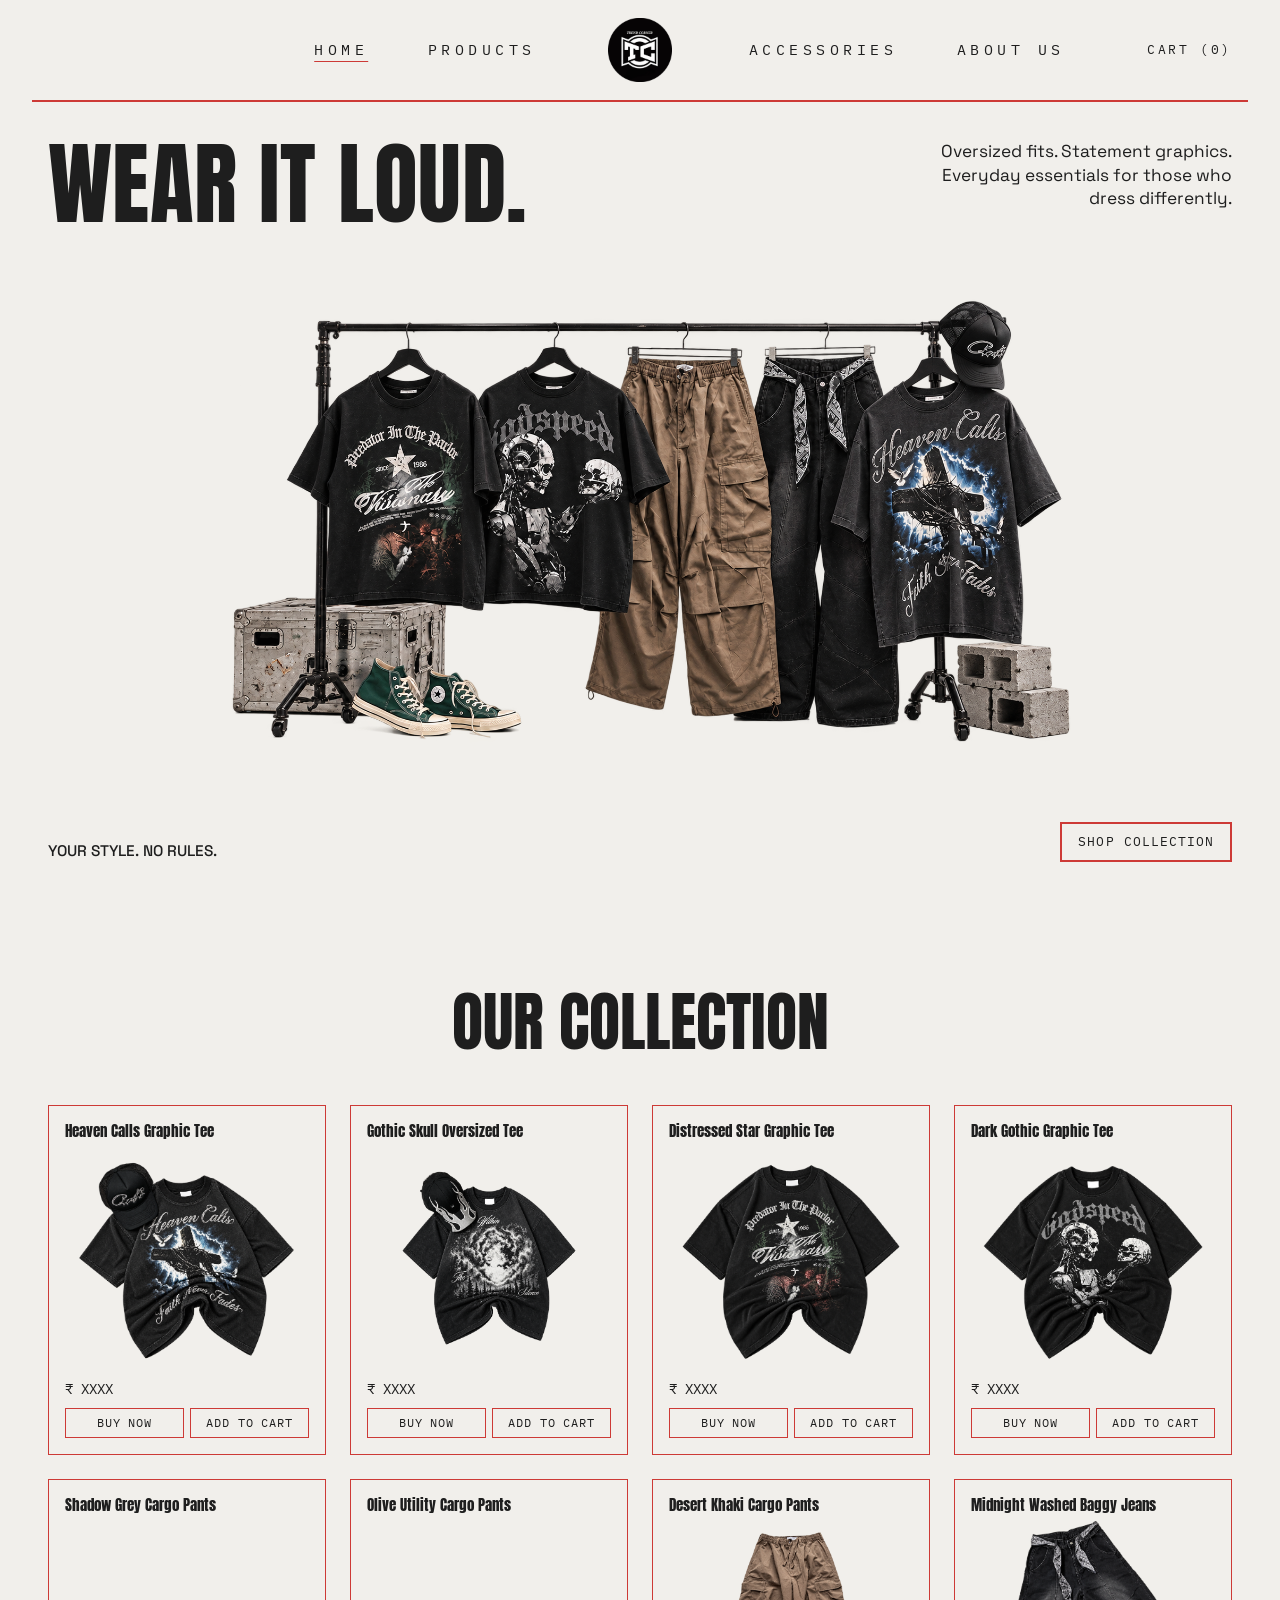
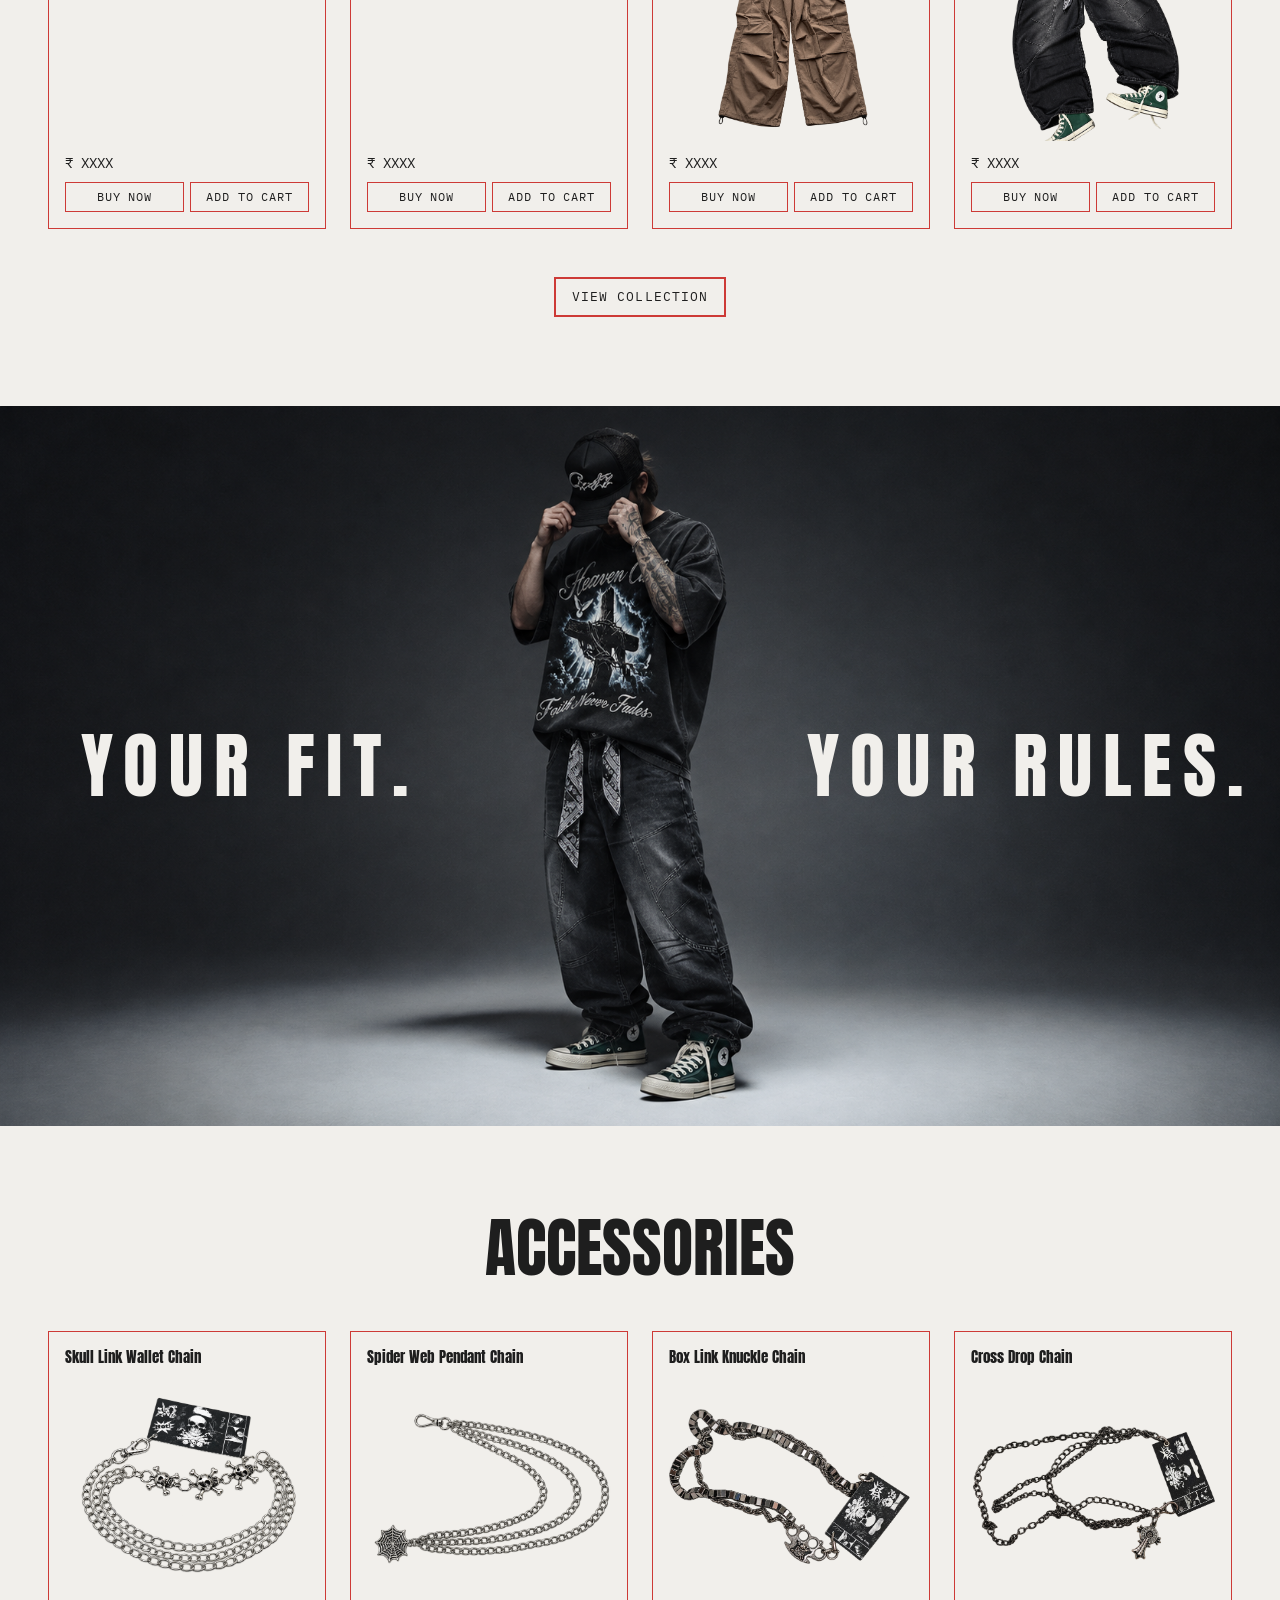
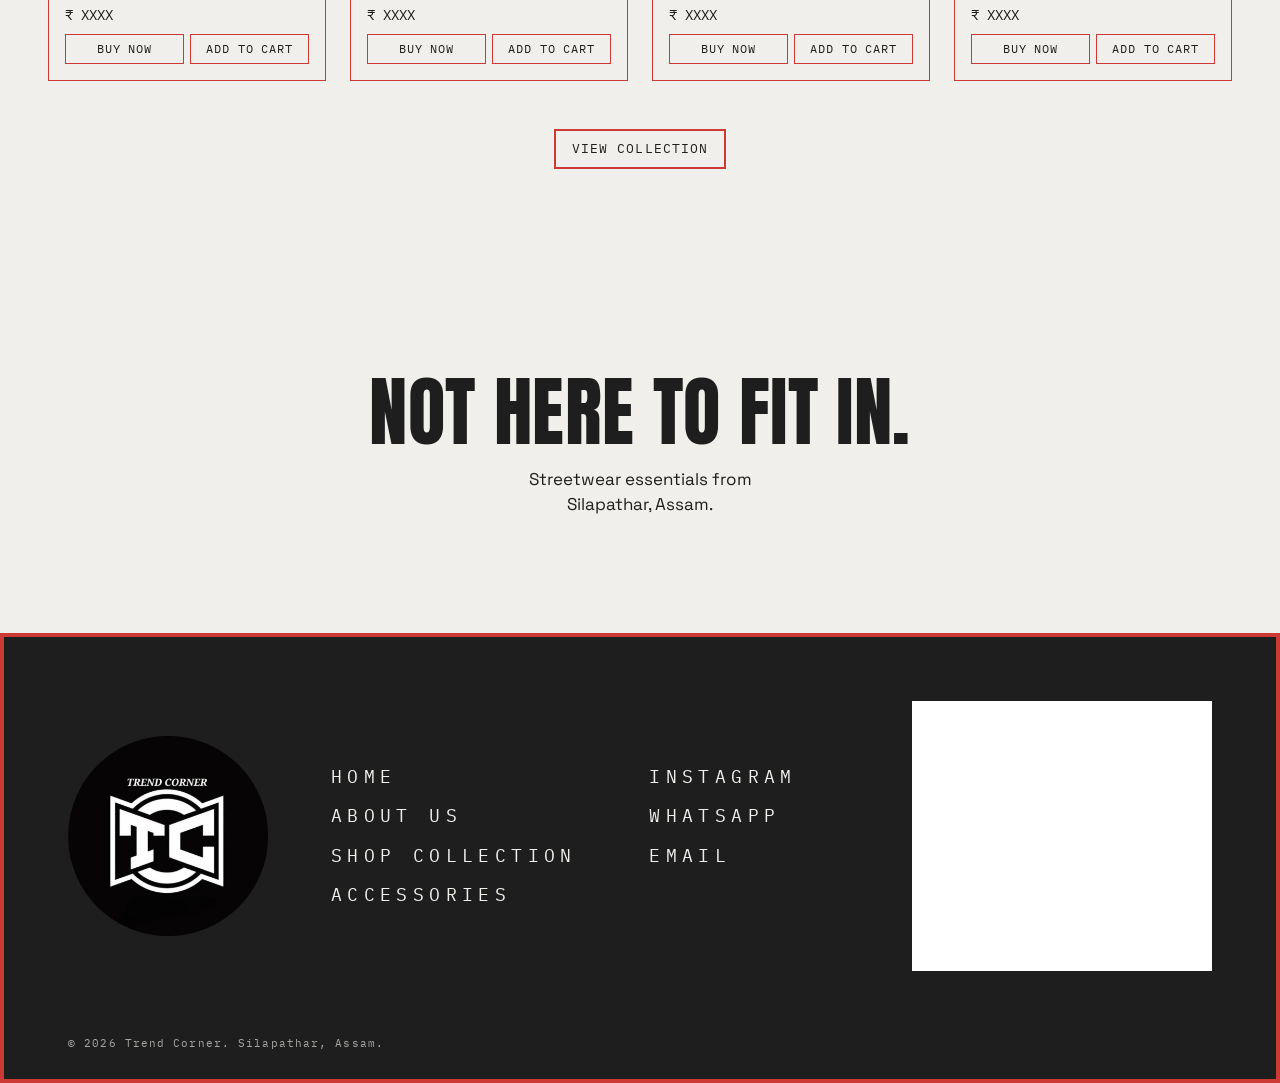
==== index.html @ 5c31492d "Build Trend Corner static site Home, product, collection, accessories and about pages in plain HTML/" ====
<!DOCTYPE html>
<html lang="en">
<head>
  <meta charset="utf-8">
  <meta name="viewport" content="width=device-width, initial-scale=1">
  <title>Trend Corner — Streetwear from Silapathar, Assam</title>
  <meta name="description" content="Trend Corner: oversized graphic tees, cargo pants and accessories. Streetwear essentials from Silapathar, Assam.">
  <link rel="icon" type="image/png" href="assets/logo.png">
  <link rel="preconnect" href="https://fonts.googleapis.com">
  <link rel="preconnect" href="https://fonts.gstatic.com" crossorigin>
  <link href="https://fonts.googleapis.com/css2?family=Anton&family=IBM+Plex+Mono:wght@400;500&family=Space+Grotesk:wght@400;500&display=swap" rel="stylesheet">
  <link rel="stylesheet" href="css/styles.css">
</head>
<body>

  <header class="site-header">
    <nav class="nav" aria-label="Main">
      <a class="nav-logo" href="index.html"><img src="assets/logo.png" alt="Trend Corner — home" width="64" height="64"></a>
      <button class="nav-toggle" type="button" aria-expanded="false" aria-controls="nav-menu">MENU</button>
      <div class="nav-menu" id="nav-menu">
        <ul class="nav-list nav-list--left">
        <li><a href="index.html" aria-current="page">Home</a></li>
        <li><a href="products.html">Products</a></li>
        </ul>
        <ul class="nav-list nav-list--right">
        <li><a href="accessories.html">Accessories</a></li>
        <li><a href="about.html">About Us</a></li>
        </ul>
        <!-- TODO: turn into a link once a cart page exists. -->
        <span class="nav-cart">Cart (<span data-cart-count>0</span>)</span>
      </div>
    </nav>
    <hr class="rule">
  </header>

  <main>
    <section class="hero container" aria-labelledby="hero-title">
      <div class="hero-top">
        <h1 class="hero-title display" id="hero-title">Wear it loud.</h1>
        <p class="hero-sub">Oversized fits. Statement graphics. Everyday essentials for those who dress differently.</p>
      </div>

      <div class="hero-stage">
      <div class="hero-media">
        <img src="assets/hero-image.png" alt="Trend Corner pieces on a clothes rack: four graphic tees, khaki cargo pants and washed black baggy jeans, with a cap, green high-top sneakers and a flight case" width="1672" height="941" fetchpriority="high">
        <!-- Garment hotspots: each <a> links to its product page. On hover/focus its polygon
             fades in a red gradient, masked by the photo's alpha so only the garment is tinted. -->
        <svg class="hero-hotspots" viewBox="0 0 1672 941" preserveAspectRatio="none" role="group" aria-label="Shop the rack">
          <defs>
            <mask id="hero-mask" maskUnits="userSpaceOnUse" x="0" y="0" width="1672" height="941" style="mask-type:alpha">
              <image href="assets/hero-image.png" x="0" y="0" width="1672" height="941"/>
            </mask>
            <linearGradient id="hero-tint" x1="0" y1="0" x2="0" y2="1">
              <stop offset="0" stop-color="#CD3A36" stop-opacity="0.88"/>
              <stop offset="0.2" stop-color="#CD3A36" stop-opacity="0.8"/>
              <stop offset="1" stop-color="#CD3A36" stop-opacity="0"/>
            </linearGradient>
          </defs>
          <a class="hero-garment" href="product.html?id=distressed-star-tee" aria-label="View Distressed Star Graphic Tee">
            <polygon points="395,98 420,98 468,165 550,195 552,660 242,658 240,440 168,408 190,360 214,320 230,240 238,205 345,165" fill="url(#hero-tint)" mask="url(#hero-mask)"/>
          </a>
          <a class="hero-garment" href="product.html?id=dark-gothic-tee" aria-label="View Dark Gothic Graphic Tee">
            <polygon points="660,98 685,98 720,155 790,178 802,232 822,262 842,290 866,325 882,380 888,418 818,440 816,642 548,642 548,190 640,158" fill="url(#hero-tint)" mask="url(#hero-mask)"/>
          </a>
          <a class="hero-garment" href="product.html?id=desert-khaki-cargo" aria-label="View Desert Khaki Cargo Pants">
            <polygon points="925,98 948,98 948,124 1048,124 1046,175 1040,230 1056,290 1068,380 1080,440 1086,560 1092,710 1100,800 1100,842 740,842 738,770 752,650 815,642 818,440 885,418 870,330 842,290 822,262 800,232 806,175 828,124 925,124" fill="url(#hero-tint)" mask="url(#hero-mask)"/>
          </a>
          <a class="hero-garment" href="product.html?id=midnight-baggy-jeans" aria-label="View Midnight Washed Baggy Jeans">
            <polygon points="1180,98 1200,98 1200,124 1290,124 1322,150 1320,212 1268,240 1212,440 1285,455 1290,708 1342,710 1346,850 1282,868 1188,868 1150,864 1100,860 1100,800 1092,710 1086,560 1080,440 1068,380 1056,290 1040,230 1046,175 1060,124 1180,124" fill="url(#hero-tint)" mask="url(#hero-mask)"/>
          </a>
          <a class="hero-garment" href="product.html?id=heaven-calls-tee" aria-label="View Heaven Calls Graphic Tee">
            <polygon points="1398,120 1414,120 1420,150 1440,195 1500,215 1575,250 1640,450 1565,470 1562,708 1290,708 1285,455 1212,440 1240,280 1268,240 1346,205 1385,160" fill="url(#hero-tint)" mask="url(#hero-mask)"/>
          </a>
        </svg>
      </div>
      </div>

      <div class="hero-bottom">
        <p class="hero-tagline">Your style. No rules.</p>
        <a class="btn" href="#collection">Shop collection</a>
      </div>
    </section>

    <section class="section container" id="collection" aria-labelledby="collection-title">
      <h2 class="section-title reveal" id="collection-title">Our Collection</h2>
      <div class="grid reveal" data-grid="products"></div>
      <div class="section-cta"><a class="btn" href="products.html">View collection</a></div>
    </section>

    <section class="banner" aria-label="Model wearing the Heaven Calls tee and washed black baggy jeans">
      <p class="banner-text banner-text--left">Your fit.</p>
      <p class="banner-text banner-text--right">Your rules.</p>
    </section>

    <section class="section container" aria-labelledby="accessories-title">
      <h2 class="section-title reveal" id="accessories-title">Accessories</h2>
      <div class="grid grid--4 reveal" data-grid="accessories"></div>
      <div class="section-cta"><a class="btn" href="accessories.html">View collection</a></div>
    </section>

    <section class="closer container" aria-labelledby="closer-title">
      <h2 class="closer-title display reveal" id="closer-title">Not here to fit in.</h2>
      <p class="closer-sub">Streetwear essentials from Silapathar, Assam.</p>
    </section>
  </main>

  <footer class="site-footer">
    <div class="footer-inner">
      <a class="footer-logo" href="index.html"><img src="assets/logo.png" alt="Trend Corner" width="200" height="200" loading="lazy"></a>
      <ul class="footer-links">
        <li><a href="index.html">Home</a></li>
        <li><a href="about.html">About Us</a></li>
        <li><a href="products.html">Shop Collection</a></li>
        <li><a href="accessories.html">Accessories</a></li>
      </ul>
      <!-- Contact hrefs are placeholders; the real values live in CONTACT in js/data.js and are synced on load. -->
      <ul class="footer-links">
        <li><a href="https://instagram.com/" data-contact="instagram" target="_blank" rel="noopener">Instagram</a></li>
        <li><a href="https://wa.me/91XXXXXXXXXX" data-contact="whatsapp" target="_blank" rel="noopener">WhatsApp</a></li>
        <li><a href="mailto:hello@trendcorner.in" data-contact="email">Email</a></li>
      </ul>
      <!-- PLACEHOLDER: empty white box from the design. Intended for a store map embed or a QR code. -->
      <div class="footer-slot" aria-hidden="true"></div>
    </div>
    <p class="footer-copy">&copy; 2026 Trend Corner. Silapathar, Assam.</p>
  </footer>

  <script src="js/data.js"></script>
  <script src="js/main.js"></script>
</body>
</html>
---- css/styles.css ----
/* =========================================================
   Trend Corner — shared stylesheet
   ========================================================= */

:root {
  --bg:      #F1EFEB;  /* off-white page background */
  --ink:     #1E1E1E;  /* text, footer background, logo circle */
  --accent:  #CD3A36;  /* red: rules, card borders, button borders, hover tint */
  --muted:   #5A5753;  /* secondary text on --bg (AA on --bg) */

  --font-head: 'Anton', sans-serif;
  --font-body: 'Space Grotesk', sans-serif;
  --font-mono: 'IBM Plex Mono', monospace;

  --gutter: 48px;
  --header-h: 102px; /* nav + 2px rule; the nav height is fixed from this */
  --vh: 100vh;
  --max: 1440px;
  --ease: cubic-bezier(0.22, 0.61, 0.36, 1); /* ease-out */
}

@supports (height: 100svh) {
  :root { --vh: 100svh; } /* ignores mobile browser chrome showing/hiding */
}

@media (max-width: 767px) {
  :root { --gutter: 16px; --header-h: 78px; }
}

/* ---------- base ---------- */

*,
*::before,
*::after { box-sizing: border-box; }

html { -webkit-text-size-adjust: 100%; }

body {
  margin: 0;
  background: var(--bg);
  color: var(--ink);
  font-family: var(--font-body);
  font-size: 17px;
  line-height: 1.5;
  overflow-x: hidden;
}

img { display: block; max-width: 100%; height: auto; }

a { color: inherit; }

h1, h2, h3, p, ul { margin: 0; }

ul { padding: 0; list-style: none; }

button { font: inherit; color: inherit; }

.container {
  width: 100%;
  max-width: var(--max);
  margin-inline: auto;
  padding-inline: var(--gutter);
}

.visually-hidden {
  position: absolute !important;
  width: 1px; height: 1px;
  overflow: hidden;
  clip: rect(0 0 0 0);
  white-space: nowrap;
}

:focus-visible {
  outline: 2px solid var(--ink);
  outline-offset: 2px;
}

/* ---------- type ---------- */

.display {
  font-family: var(--font-head);
  font-weight: 400;
  line-height: 1;
  text-transform: uppercase;
  letter-spacing: 0.005em;
}

.section-title {
  font-family: var(--font-head);
  font-weight: 400;
  font-size: clamp(40px, 5vw, 72px);
  line-height: 1;
  text-align: center;
  text-transform: uppercase;
}

.mono {
  font-family: var(--font-mono);
  text-transform: uppercase;
}

/* ---------- buttons ---------- */

.btn {
  display: inline-block;
  padding: 10px 16px;
  background: transparent;
  border: 2px solid var(--accent);
  border-radius: 0;
  color: var(--ink);
  font-family: var(--font-mono);
  font-size: 13px;
  font-weight: 400;
  line-height: 1.2;
  letter-spacing: 0.08em;
  text-transform: uppercase;
  text-decoration: none;
  white-space: nowrap;
  cursor: pointer;
}

.btn:hover,
.btn:focus-visible {
  background: var(--accent);
  color: var(--bg);
}

.btn-lg { padding: 12px 18px; font-size: 14px; }

.btn-sm {
  padding: 7px 12px;
  border-width: 1.5px;
  font-size: 12px;
}

.btn-row {
  display: flex;
  justify-content: center;
  gap: 8px;
  flex-wrap: wrap;
}

/* ---------- header / nav ---------- */

.site-header {
  position: relative;
  z-index: 20;
  max-width: var(--max);
  margin-inline: auto;
}

.nav {
  position: relative;
  display: grid;
  grid-template-columns: 1fr auto 1fr;
  grid-template-areas: "left logo right";
  align-items: center;
  height: calc(var(--header-h) - 2px);
  padding: 0 var(--gutter);
}

.nav-logo { grid-area: logo; display: block; border-radius: 50%; }
.nav-logo img { width: 64px; height: 64px; }

.nav-menu { display: contents; }

.nav-list {
  display: flex;
  gap: clamp(32px, 5vw, 80px);
  font-family: var(--font-mono);
  font-size: 15px;
  letter-spacing: 0.3em;
  text-transform: uppercase;
}

.nav-list--left  { grid-area: left;  justify-self: end;   margin-right: clamp(32px, 6vw, 96px); }
.nav-list--right { grid-area: right; justify-self: start; margin-left:  clamp(32px, 6vw, 96px); }

.nav-list a {
  display: inline-block;
  padding: 6px 0;
  /* trailing letter-spacing makes text look off-centre; pull it back */
  margin-right: -0.3em;
  text-decoration: none;
  text-underline-offset: 6px;
  text-decoration-thickness: 2px;
}

.nav-list a:hover,
.nav-list a[aria-current="page"] {
  text-decoration: underline;
  text-decoration-color: var(--accent);
}

/* TODO: link to a cart page once it exists. */
.nav-cart {
  position: absolute;
  right: var(--gutter);
  top: 50%;
  transform: translateY(-50%);
  font-family: var(--font-mono);
  font-size: 13px;
  letter-spacing: 0.2em;
  text-transform: uppercase;
  white-space: nowrap;
}

.nav-toggle {
  display: none;
  padding: 8px 0 8px 12px;
  background: none;
  border: 0;
  font-family: var(--font-mono);
  font-size: 14px;
  letter-spacing: 0.3em;
  text-transform: uppercase;
  cursor: pointer;
}

.rule {
  height: 2px;
  margin: 0 max(16px, calc(var(--gutter) - 16px));
  border: 0;
  background: var(--accent);
}

/* nav: tablet — tighter spacing so the cart never collides */
@media (min-width: 768px) and (max-width: 1199px) {
  .nav-list { gap: 28px; font-size: 13px; letter-spacing: 0.22em; }
  .nav-list a { margin-right: -0.22em; }
  .nav-list--left  { margin-right: 28px; }
  .nav-list--right { margin-left: 28px; }
  .nav-cart { position: static; transform: none; grid-column: 3; justify-self: end; grid-row: 1; font-size: 12px; }
  .nav { grid-template-columns: 1fr auto 1fr; }
  .nav-list--right { grid-row: 1; }
}

/* nav: mobile */
@media (max-width: 767px) {
  .nav {
    display: flex;
    justify-content: space-between;
    align-items: center;
  }
  .nav-logo img { width: 52px; height: 52px; }
  .nav-toggle { display: block; }

  .nav-menu {
    display: none;
    position: absolute;
    top: 100%;
    left: 0;
    right: 0;
    padding: 8px var(--gutter) 24px;
    background: var(--bg);
    border-bottom: 2px solid var(--accent);
  }
  .nav-menu.is-open { display: block; }

  .nav-list {
    flex-direction: column;
    gap: 0;
    justify-self: stretch !important;
    margin: 0 !important;
    font-size: 15px;
  }
  .nav-list a { display: block; padding: 12px 0; margin-right: 0; }

  .nav-cart {
    position: static;
    display: block;
    transform: none;
    padding: 12px 0 0;
    font-size: 15px;
    letter-spacing: 0.3em;
  }
}

/* ---------- hero ---------- */

.hero {
  display: flex;
  flex-direction: column;
  min-height: calc(var(--vh) - var(--header-h)); /* header + hero = one full screen */
  padding-top: clamp(24px, 3vw, 48px);
  padding-bottom: clamp(24px, 3vw, 40px);
}

.hero-top {
  display: flex;
  justify-content: space-between;
  align-items: flex-start;
  gap: 24px;
}

.hero-title { font-size: clamp(48px, 7vw, 104px); }

.hero-sub {
  max-width: 310px;
  font-size: clamp(16px, 1.35vw, 20px);
  line-height: 1.35;
  text-align: right;
}

.hero-stage {
  flex: 1 1 0;
  min-height: 200px;
  display: flex;
  align-items: center;
  justify-content: center;
  margin-top: 8px;
  container-type: size;
}

/* Fits the leftover height: 75% of the width, or as wide as the height allows. */
.hero-media {
  position: relative;
  width: min(75cqw, calc(100cqh * 1672 / 941));
}

.hero-media > img { width: 100%; height: auto; }

/* Garment hotspots: one SVG over the photo. Each <a> wraps a polygon outlining
   one garment; the polygon is the click area and, on hover/focus, the tint. */
.hero-hotspots {
  position: absolute;
  inset: 0;
  width: 100%;
  height: 100%;
  overflow: visible;
}

.hero-garment polygon { opacity: 0; }
.hero-garment:focus { outline: none; }
.hero-garment:focus-visible polygon { opacity: 1; }
.hero-garment:focus-visible { outline: 2px solid var(--ink); outline-offset: 2px; }

/* Touch devices: no tint, the polygons just act as links. */
@media (hover: hover) {
  .hero-garment:hover polygon { opacity: 1; }
}

.hero-bottom {
  display: flex;
  justify-content: space-between;
  align-items: flex-end;
  gap: 16px;
  margin-top: clamp(16px, 2vw, 32px);
}

.hero-tagline {
  font-weight: 500;
  font-size: clamp(14px, 1.2vw, 18px);
  text-transform: uppercase;
}

/* ---------- card grid ---------- */

.section { padding-block: clamp(56px, 7vw, 104px); }

.section > .section-title { margin-bottom: clamp(32px, 4vw, 56px); }

.grid {
  display: grid;
  grid-template-columns: repeat(4, minmax(0, 1fr));
  gap: 24px;
}

.section-cta { margin-top: clamp(32px, 4vw, 48px); text-align: center; }

.card {
  display: flex;
  flex-direction: column;
  padding: 16px;
  background: var(--bg);
  border: 1px solid var(--accent);
}

.card:hover,
.card:focus-within { box-shadow: inset 0 0 0 1px var(--accent); }

.card-link {
  display: flex;
  flex-direction: column;
  flex: 1;
  text-decoration: none;
  color: var(--ink);
}

.card-name {
  font-family: var(--font-head);
  font-weight: 400;
  font-size: 15px;
  line-height: 1.15;
  min-height: 1.15em;
}

.card-media {
  display: flex;
  align-items: center;
  justify-content: center;
  aspect-ratio: 1 / 0.9;
  margin: 8px 0 12px;
  overflow: hidden;
}

.card-media img {
  width: 100%;
  height: 100%;
  object-fit: contain;
}

.card-foot {
  display: flex;
  justify-content: space-between;
  align-items: center;
  gap: 8px;
}

.card-actions { display: flex; gap: 8px; flex-wrap: wrap; }

.card-price {
  font-family: var(--font-mono);
  font-size: 14px;
  white-space: nowrap;
}

/* Narrow cards: price moves above, the two buttons share the full width. */
.card { container-type: inline-size; }

@container (max-width: 270px) {
  .card-foot { flex-wrap: wrap; gap: 8px; }
  .card-price { order: -1; width: 100%; }
  .card-actions { width: 100%; flex-wrap: nowrap; gap: 6px; }
  .card-actions .btn { flex: 1 1 0; padding-inline: 6px; text-align: center; }
}

@container (max-width: 179px) {
  .card-actions { flex-direction: column; }
}

@media (max-width: 1199px) {
  .grid { grid-template-columns: repeat(3, minmax(0, 1fr)); }
  .grid--4 { grid-template-columns: repeat(4, minmax(0, 1fr)); }
}

@media (max-width: 1023px) {
  .grid--4 { grid-template-columns: repeat(2, minmax(0, 1fr)); }
}

@media (max-width: 767px) {
  .grid,
  .grid--4 { grid-template-columns: repeat(2, minmax(0, 1fr)); gap: 12px; }
  .card { padding: 10px; }
  .card-name { font-size: 13px; }
  .card-foot { flex-direction: column; align-items: flex-start; gap: 8px; }
  .card-actions { flex-direction: column; width: 100%; gap: 6px; }
  .card-actions .btn { width: 100%; padding-block: 9px; font-size: 11px; text-align: center; }
  .card-price { font-size: 13px; }
}

/* ---------- full-bleed banner ---------- */

.banner {
  position: relative;
  display: grid;
  grid-template-columns: 1fr 22% 1fr;
  align-items: center;
  height: min(80vh, 720px);
  min-height: 420px;
  background: var(--ink) url("../assets/your-fit-your-rules-image.png") center / cover no-repeat;
  color: var(--bg);
}

.banner-text {
  font-family: var(--font-head);
  font-weight: 400;
  font-size: clamp(40px, 5.6vw, 96px);
  line-height: 1;
  letter-spacing: 0.15em;
  text-transform: uppercase;
  text-align: center;
  white-space: nowrap;
}

.banner-text--left  { grid-column: 1; }
.banner-text--right { grid-column: 3; }

/* Mobile: the model fills the photo's full height, so the photo is inset
   between two dark bands (matched to the photo's top edge) and faded into them,
   leaving the text clear above and below the model. */
@media (max-width: 767px) {
  .banner {
    display: flex;
    flex-direction: column;
    justify-content: space-between;
    height: 640px;
    min-height: 0;
    padding: 24px 16px;
    background: #1B1D20;
  }
  .banner::before {
    content: "";
    position: absolute;
    inset: 76px 0;
    background: url("../assets/your-fit-your-rules-image.png") center / cover no-repeat;
    -webkit-mask-image: linear-gradient(to bottom, transparent 0, #000 10%, #000 78%, transparent 100%);
            mask-image: linear-gradient(to bottom, transparent 0, #000 10%, #000 78%, transparent 100%);
  }
  .banner-text {
    position: relative;
    font-size: clamp(32px, 10.5vw, 52px);
    letter-spacing: 0.12em;
  }
}

/* ---------- closer ---------- */

.closer {
  padding-block: clamp(80px, 9vw, 120px);
  text-align: center;
}

.closer-title { font-size: clamp(44px, 6vw, 88px); }

.closer-sub {
  max-width: 260px;
  margin: 16px auto 0;
  font-size: 17px;
}

/* ---------- product detail ---------- */

.pdp-section {
  display: flex;
  flex-direction: column;
  min-height: calc(var(--vh) - var(--header-h)); /* header + product block = one full screen */
  max-width: var(--max);
  margin-inline: auto;
  padding: clamp(32px, 4vw, 56px) 8px clamp(24px, 3vw, 40px);
}

.pdp {
  flex: 1;
  display: grid;
  grid-template-columns: 2px minmax(0, 1fr) minmax(0, 1.45fr) minmax(0, 1fr) 2px;
  grid-template-areas:
    ".     title  title  tagline ."
    ".     about  image  specs   ."
    ".     price  image  specs   ."
    ".     actions actions actions .";
  grid-template-rows: auto 1fr auto auto;
}

/* Thin red verticals at the far left and right of the block. */
.pdp::before,
.pdp::after {
  content: "";
  grid-row: 1 / 4;
  width: 2px;
  margin-top: 0.5em;
  background: var(--accent);
}
.pdp::before { grid-column: 1; }
.pdp::after  { grid-column: 5; }

.pdp-title {
  grid-area: title;
  padding-left: calc(var(--gutter) - 8px);
  font-family: var(--font-head);
  font-weight: 400;
  font-size: clamp(36px, 4.5vw, 64px);
  line-height: 1;
}

.pdp-tagline {
  grid-area: tagline;
  padding-right: calc(var(--gutter) - 8px);
  padding-top: 0.6em;
  font-size: 18px;
  line-height: 1.3;
  text-align: right;
  text-transform: uppercase;
}

.pdp-about {
  grid-area: about;
  align-self: center;
  padding-left: calc(var(--gutter) - 8px);
  padding-top: 64px;
}

.pdp-label {
  margin-bottom: 20px;
  font-size: 20px;
  font-weight: 400;
}

.pdp-desc {
  max-width: 340px;
  font-size: 15px;
  line-height: 1.45;
}

.pdp-price {
  grid-area: price;
  align-self: end;
  padding-left: calc(var(--gutter) - 8px);
  padding-bottom: 72px;
  font-family: var(--font-head);
  font-weight: 400;
  font-size: 28px;
  line-height: 1;
}

.pdp-image {
  grid-area: image;
  display: flex;
  justify-content: center;
  align-items: center;
  padding-top: 16px;
}

.pdp-image img {
  width: 100%;
  /* sized so title, image and buttons fit in one screen */
  max-width: clamp(260px, calc(var(--vh) - var(--header-h) - 290px), 640px);
  aspect-ratio: 1;
  object-fit: contain;
}

.pdp-specs {
  grid-area: specs;
  align-self: center;
  padding-right: calc(var(--gutter) - 8px);
  padding-top: 64px;
  text-align: right;
}

.pdp-specs ul {
  font-size: 15px;
  line-height: 1.9;
}

.pdp-actions {
  grid-area: actions;
  padding-top: clamp(32px, 4vw, 56px);
}

@media (max-width: 1023px) and (min-width: 768px) {
  .pdp { grid-template-columns: 2px minmax(0, 1fr) minmax(0, 1.2fr) minmax(0, 1fr) 2px; }
}

@media (max-width: 767px) {
  .pdp-section { padding: 32px var(--gutter) 40px; }
  .pdp {
    grid-template-columns: minmax(0, 1fr);
    grid-template-areas: "title" "tagline" "image" "price" "actions" "about" "specs";
    grid-template-rows: none;
    row-gap: 20px;
  }
  .pdp::before, .pdp::after { display: none; }
  .pdp-title, .pdp-about, .pdp-price, .pdp-tagline, .pdp-specs { padding: 0; }
  .pdp-tagline { text-align: left; font-size: 15px; }
  .pdp-price { padding: 0; }
  .pdp-actions { padding-top: 0; }
  .pdp-actions.btn-row { justify-content: flex-start; }
  .pdp-specs { text-align: left; padding-bottom: 8px; }
  .pdp-label { margin-bottom: 10px; }
}

/* ---------- simple pages ---------- */

.page-head { padding-top: clamp(40px, 5vw, 72px); text-align: center; }

.page-title { font-size: clamp(44px, 6vw, 88px); }

.filter-bar {
  display: flex;
  justify-content: center;
  gap: 8px;
  margin: 24px 0 clamp(32px, 4vw, 48px);
}

.filter-bar .btn[aria-pressed="true"] {
  background: var(--ink);
  border-color: var(--ink);
  color: var(--bg);
}

.prose {
  max-width: 620px;
  margin: clamp(32px, 4vw, 48px) auto 0;
  font-size: 18px;
}

.prose p + p { margin-top: 1.1em; }

/* ---------- footer ---------- */

.site-footer {
  background: var(--ink);
  color: var(--bg);
  border: 4px solid var(--accent);
}

.footer-inner {
  display: grid;
  grid-template-columns: minmax(180px, 1fr) minmax(0, 1.25fr) minmax(0, 1fr) 300px;
  align-items: center;
  gap: 40px;
  max-width: var(--max);
  margin-inline: auto;
  padding: 64px;
}

.footer-logo { display: block; width: 200px; border-radius: 50%; }
.footer-logo img { width: 200px; height: 200px; }

.footer-links {
  font-family: var(--font-mono);
  font-size: 18px;
  line-height: 2.2;
  letter-spacing: 0.3em;
  text-transform: uppercase;
  min-height: calc(4 * 2.2em); /* both columns reserve 4 rows so they top-align */
}

.footer-links a { text-decoration: none; }
.footer-links a:hover { text-decoration: underline; text-decoration-color: var(--accent); text-underline-offset: 6px; }
.site-footer :focus-visible { outline-color: var(--bg); }

/* Placeholder slot (store map embed or QR code). */
.footer-slot {
  width: 300px;
  height: 270px;
  background: #fff;
}

.footer-copy {
  padding: 0 64px 28px;
  max-width: var(--max);
  margin-inline: auto;
  font-family: var(--font-mono);
  font-size: 11px;
  letter-spacing: 0.1em;
  color: rgba(241, 239, 235, 0.65);
}

@media (max-width: 1199px) {
  .footer-inner { grid-template-columns: auto 1fr 1fr; padding: 48px; }
  .footer-logo, .footer-logo img { width: 160px; height: 160px; }
  .footer-links { font-size: 15px; }
  .footer-slot { grid-column: 1 / -1; justify-self: center; }
  .footer-copy { padding-inline: 48px; }
}

@media (max-width: 767px) {
  .footer-inner {
    grid-template-columns: minmax(0, 1fr);
    justify-items: center;
    gap: 32px;
    padding: 48px 16px;
    text-align: center;
  }
  .footer-logo, .footer-logo img { width: 140px; height: 140px; }
  .footer-links { font-size: 14px; letter-spacing: 0.25em; min-height: 0; white-space: nowrap; }
  .footer-links a { margin-right: -0.25em; }
  .footer-slot { width: 100%; max-width: 300px; height: auto; aspect-ratio: 300 / 270; }
  .footer-copy { padding: 0 16px 24px; text-align: center; }
}

/* ---------- toast ---------- */

.toast {
  position: fixed;
  left: 50%;
  bottom: 24px;
  z-index: 50;
  padding: 12px 20px;
  background: var(--ink);
  color: var(--bg);
  font-family: var(--font-mono);
  font-size: 12px;
  letter-spacing: 0.15em;
  text-transform: uppercase;
  transform: translateX(-50%);
  opacity: 0;
  visibility: hidden;
  pointer-events: none;
}

.toast.is-visible { opacity: 1; visibility: visible; }

/* ---------- hero (responsive) ---------- */

@media (max-width: 1199px) {
  .hero-media { width: min(100cqw, calc(100cqh * 1672 / 941)); }
}

@media (max-width: 767px) {
  .hero-top { flex-direction: column; gap: 12px; }
  .hero-sub { text-align: left; max-width: 300px; }
  .hero-bottom { flex-direction: column; align-items: flex-start; }
}

/* =========================================================
   Motion — exactly four transitions, all opt-in.
   ========================================================= */
@media (prefers-reduced-motion: no-preference) {
  /* 1. Hero garment tint */
  .hero-garment polygon { transition: opacity 300ms var(--ease); }

  /* 2. Button fill */
  .btn { transition: background-color 200ms var(--ease), color 200ms var(--ease), border-color 200ms var(--ease); }

  /* 3. Card hover */
  .card { transition: box-shadow 300ms var(--ease); }
  .card-media img { transition: transform 300ms var(--ease); }
  .card:hover .card-media img,
  .card-link:focus-visible .card-media img { transform: scale(1.04); }

  /* 4. Section reveal (hidden state only once JS is running) */
  .js .reveal {
    opacity: 0;
    transform: translateY(16px);
    transition: opacity 400ms var(--ease), transform 400ms var(--ease);
  }
  .js .reveal.is-in { opacity: 1; transform: none; }
}
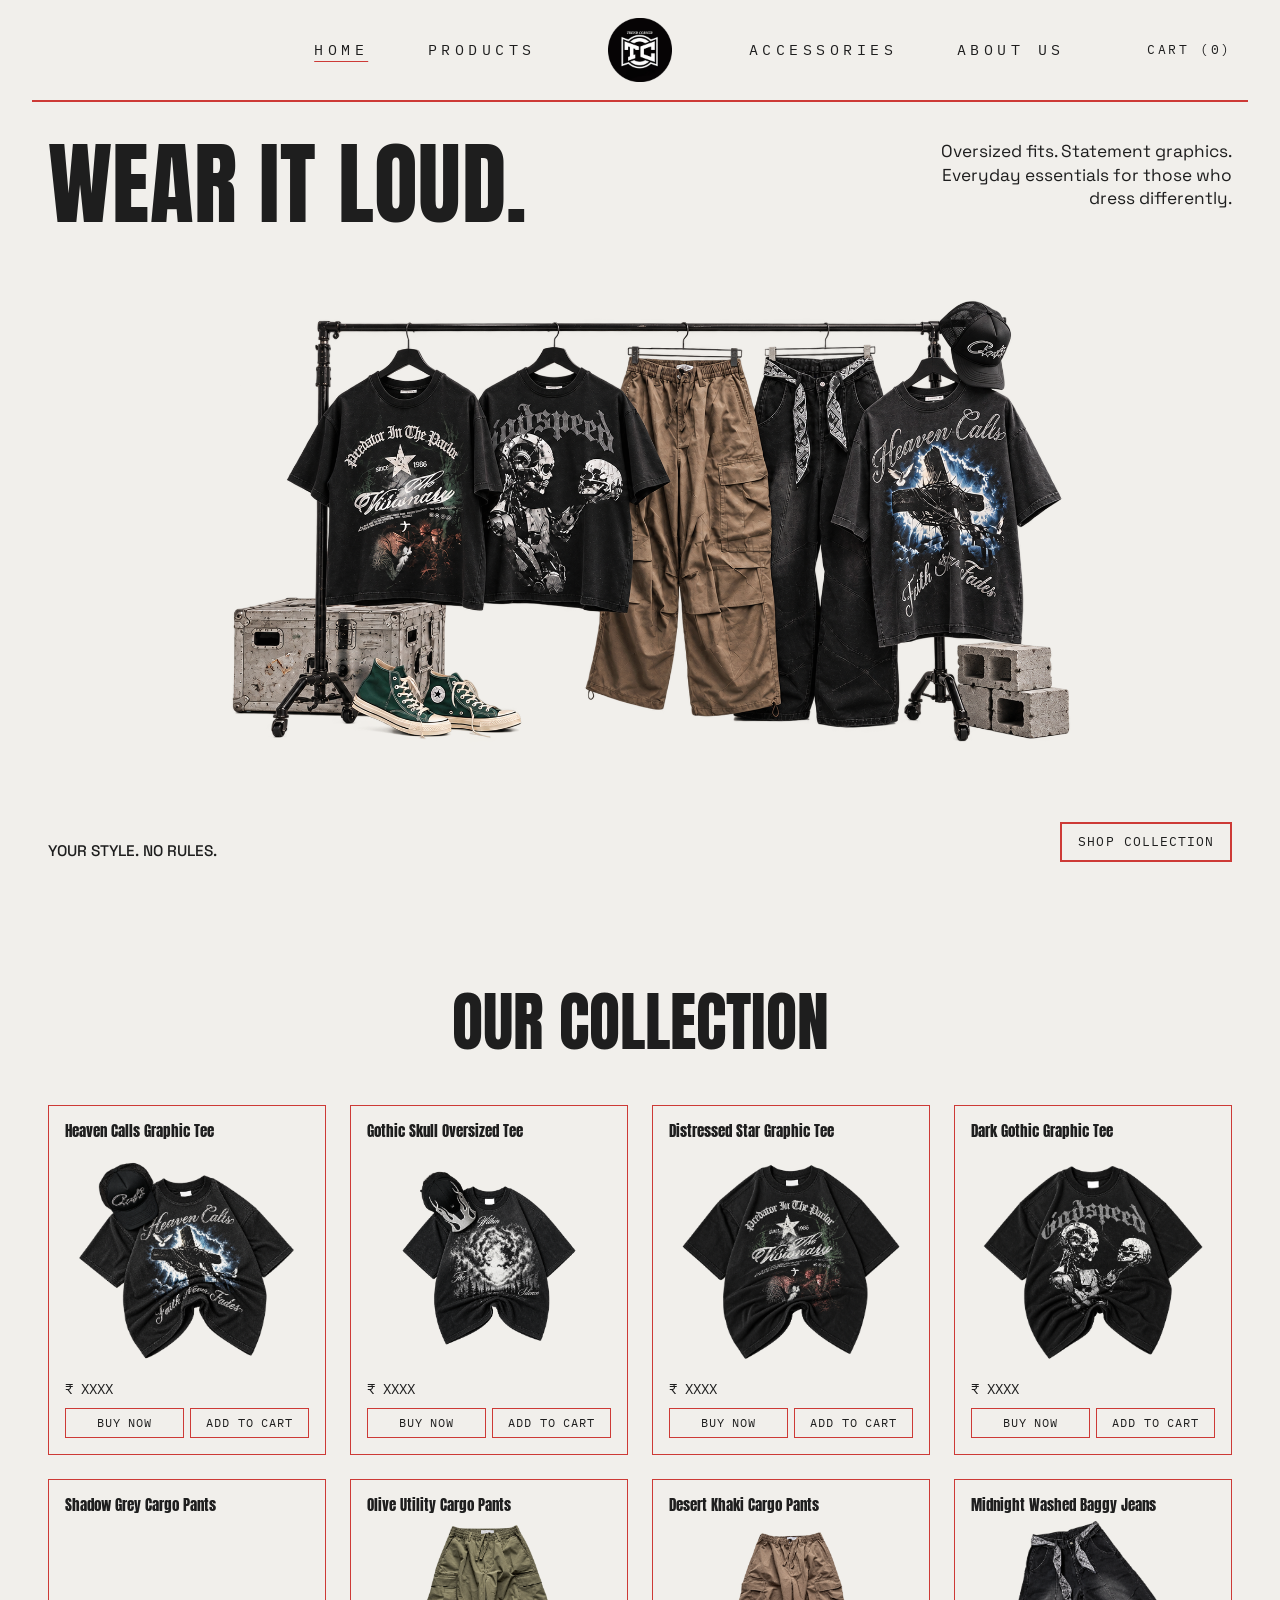
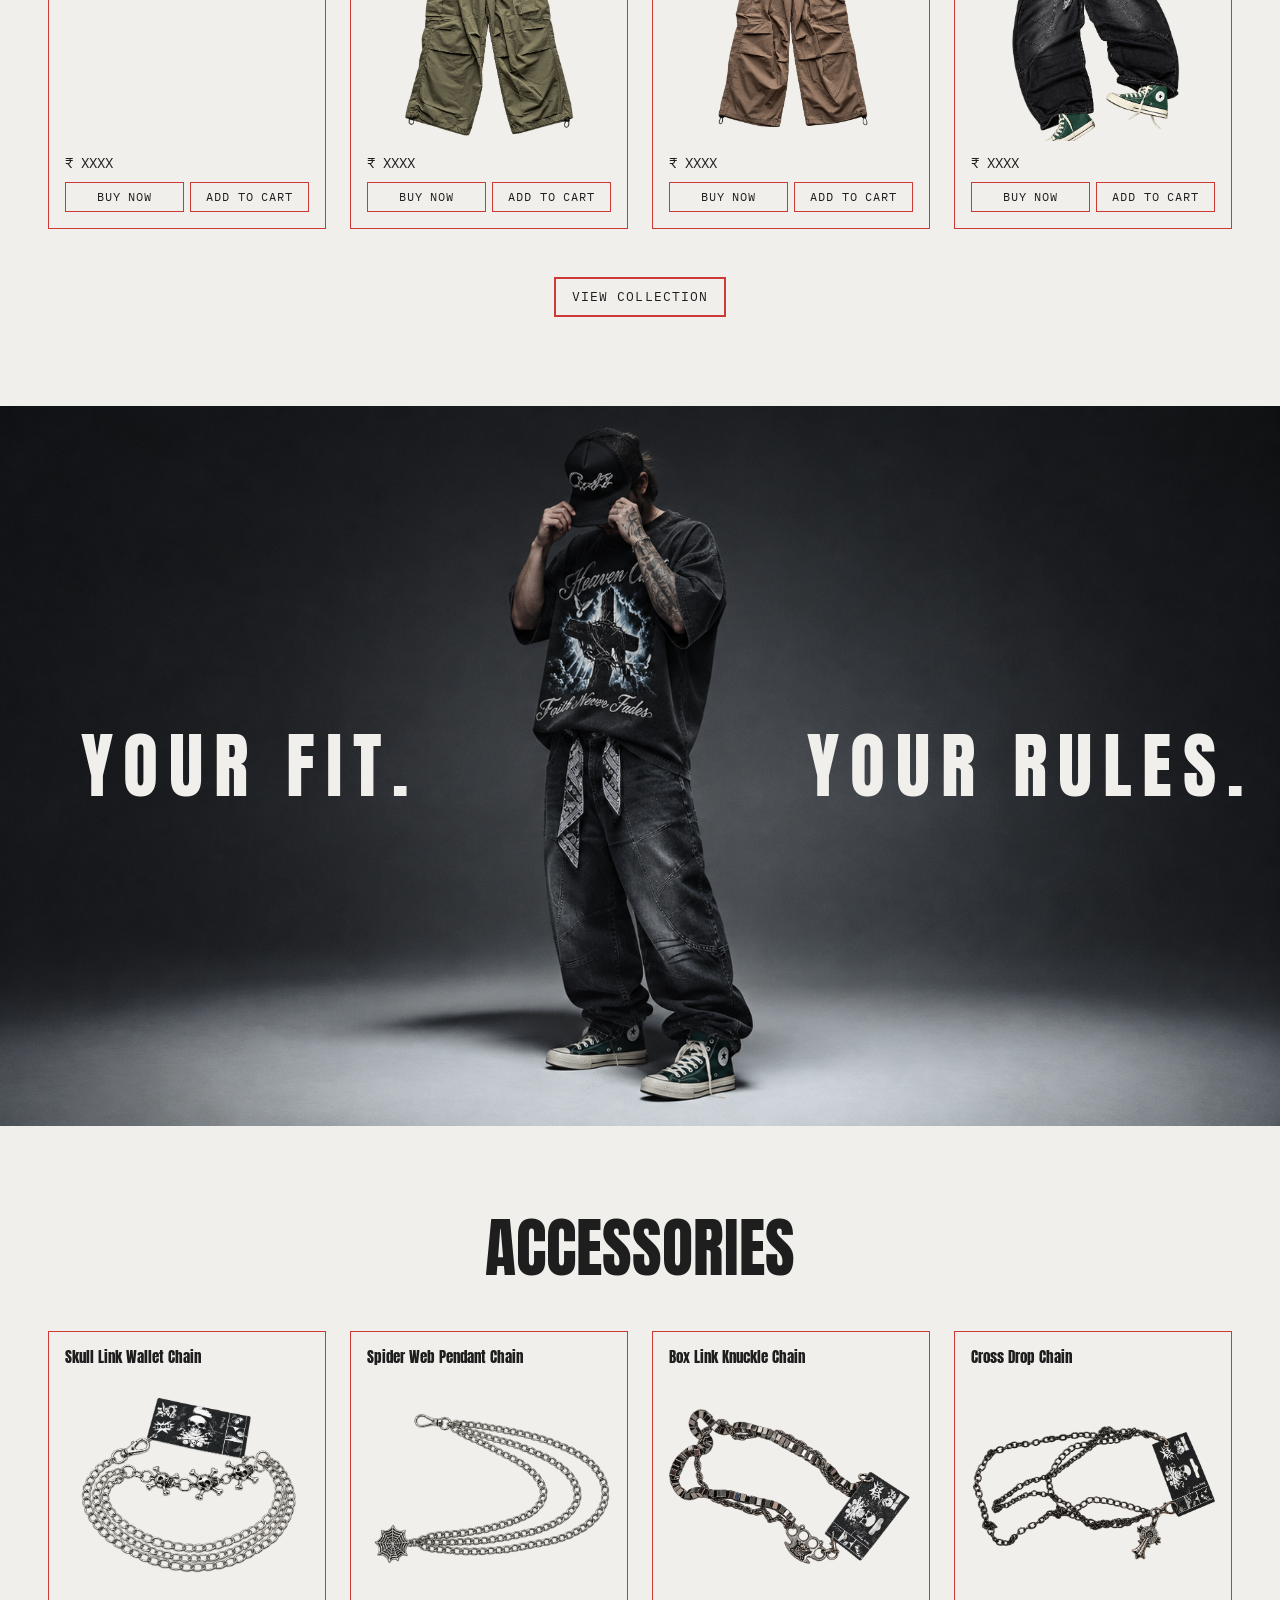
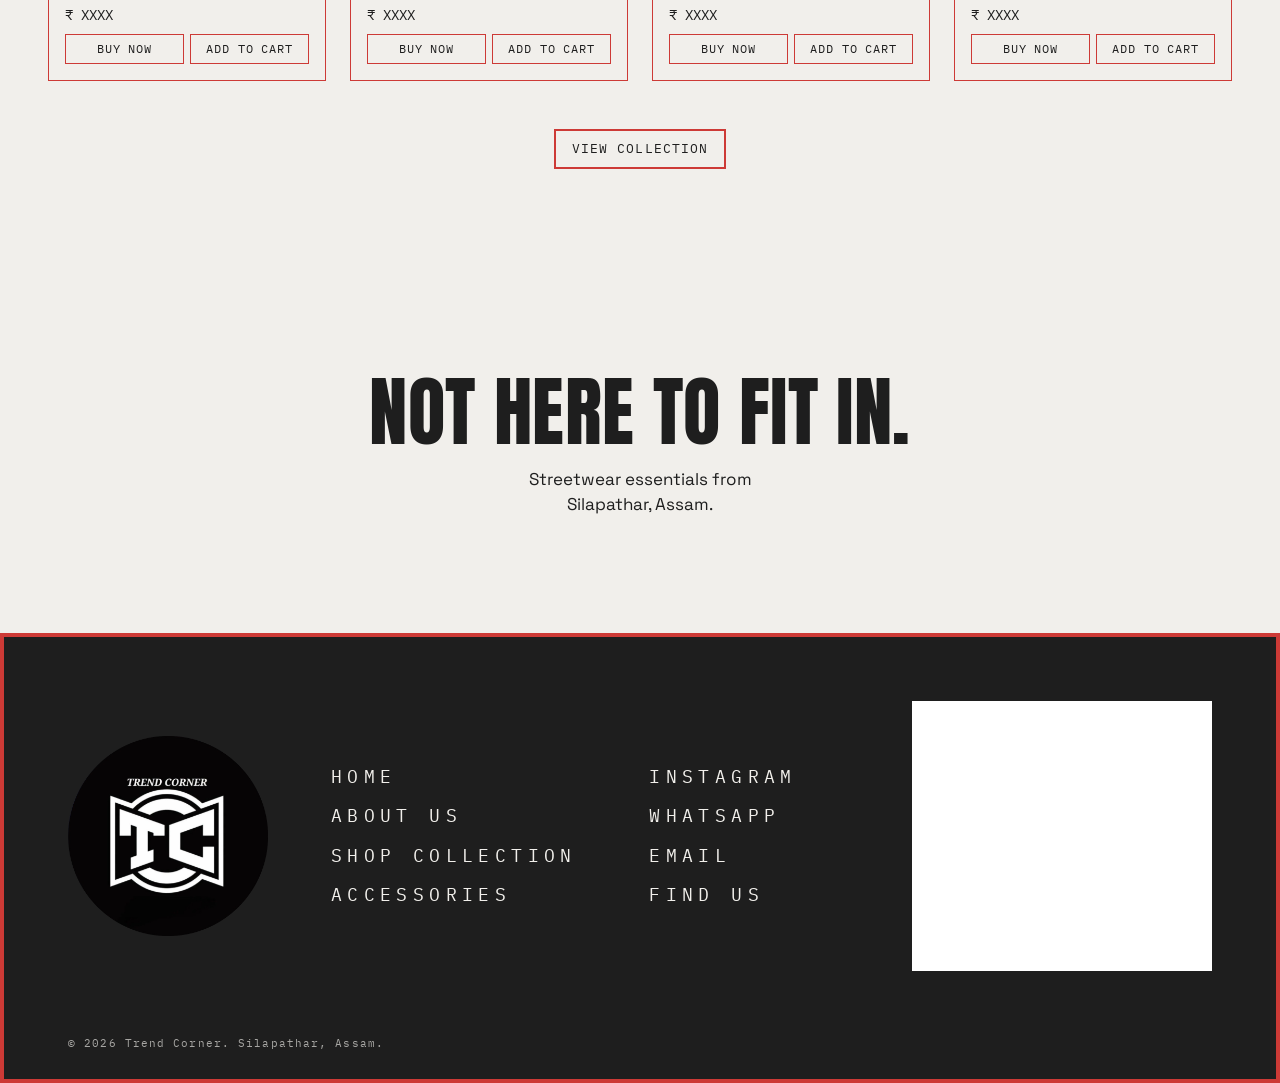
==== commit 4112ccdf: "Add store map and Instagram link to footer - Footer white box now embeds the Trend Corner Google Map" ====
--- a/index.html
+++ b/index.html
@@ -115,12 +115,15 @@
       </ul>
       <!-- Contact hrefs are placeholders; the real values live in CONTACT in js/data.js and are synced on load. -->
       <ul class="footer-links">
-        <li><a href="https://instagram.com/" data-contact="instagram" target="_blank" rel="noopener">Instagram</a></li>
+        <li><a href="https://www.instagram.com/trendcorner_mes/" data-contact="instagram" target="_blank" rel="noopener">Instagram</a></li>
         <li><a href="https://wa.me/91XXXXXXXXXX" data-contact="whatsapp" target="_blank" rel="noopener">WhatsApp</a></li>
         <li><a href="mailto:hello@trendcorner.in" data-contact="email">Email</a></li>
+        <li><a href="https://www.google.com/maps/place/TREND+CORNER/@27.6363933,94.7112942,17z/data=!4m6!3m5!1s0x3740ed8d0293919b:0x9f9eab0425245c39!8m2!3d27.6363933!4d94.7112942!16s%2Fg%2F11y7kydn2f" data-contact="maps" target="_blank" rel="noopener">Find Us</a></li>
       </ul>
-      <!-- PLACEHOLDER: empty white box from the design. Intended for a store map embed or a QR code. -->
-      <div class="footer-slot" aria-hidden="true"></div>
+      <!-- Store location (the white box in the design). Embed URL from Google Maps > Share > Embed a map. -->
+      <div class="footer-slot">
+        <iframe src="https://www.google.com/maps/embed?pb=!1m18!1m12!1m3!1d1153!2d94.7112942!3d27.6363933!2m3!1f0!2f0!3f0!3m2!1i1024!2i768!4f13.1!3m3!1m2!1s0x3740ed8d0293919b%3A0x9f9eab0425245c39!2sTREND%20CORNER!5e0!3m2!1sen!2sin!4v1760000000000!5m2!1sen!2sin" title="Map: Trend Corner store, Silapathar, Assam" width="300" height="270" loading="lazy" referrerpolicy="no-referrer-when-downgrade" allowfullscreen></iframe>
+      </div>
     </div>
     <p class="footer-copy">&copy; 2026 Trend Corner. Silapathar, Assam.</p>
   </footer>
--- a/css/styles.css
+++ b/css/styles.css
@@ -737,6 +737,13 @@
   background: #fff;
 }
 
+.footer-slot iframe {
+  display: block;
+  width: 100%;
+  height: 100%;
+  border: 0;
+}
+
 .footer-copy {
   padding: 0 64px 28px;
   max-width: var(--max);
@@ -766,7 +773,7 @@
   .footer-logo, .footer-logo img { width: 140px; height: 140px; }
   .footer-links { font-size: 14px; letter-spacing: 0.25em; min-height: 0; white-space: nowrap; }
   .footer-links a { margin-right: -0.25em; }
-  .footer-slot { width: 100%; max-width: 300px; height: auto; aspect-ratio: 300 / 270; }
+  .footer-slot { max-width: 100%; }
   .footer-copy { padding: 0 16px 24px; text-align: center; }
 }
 
